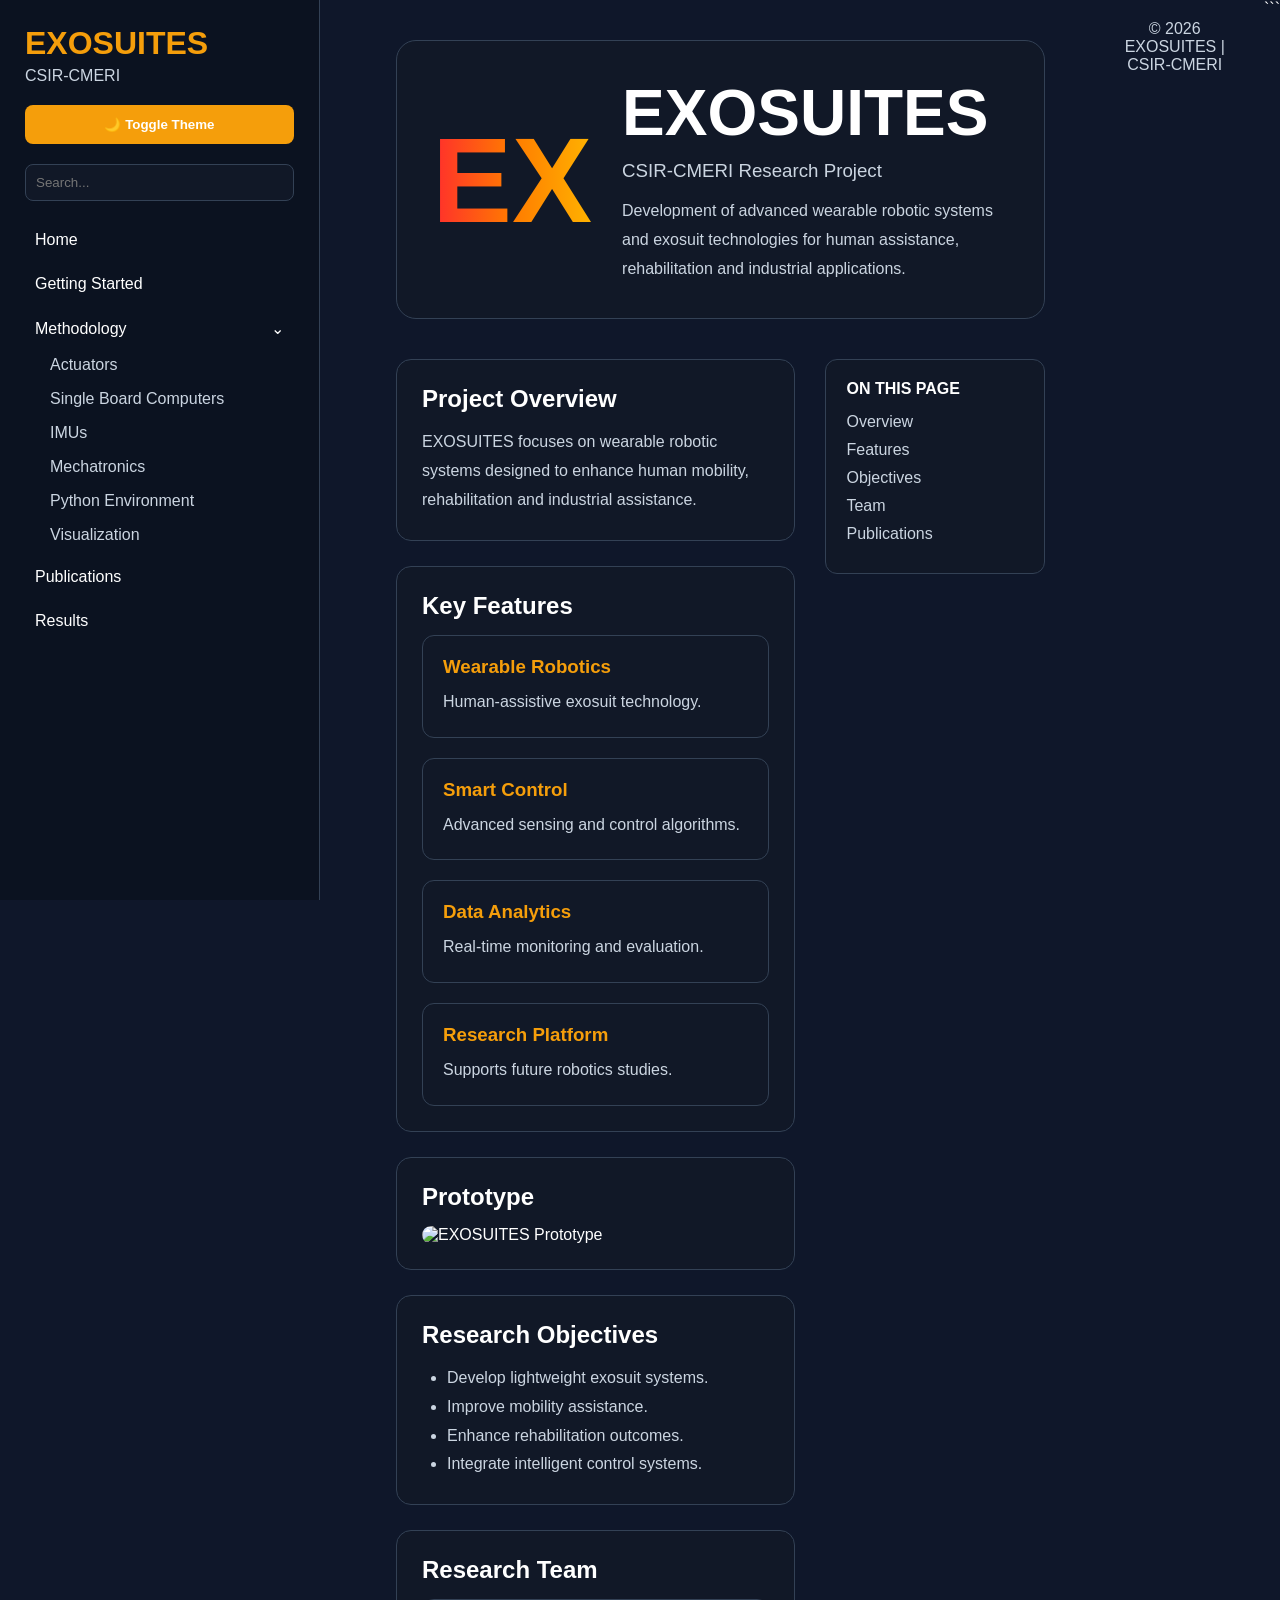
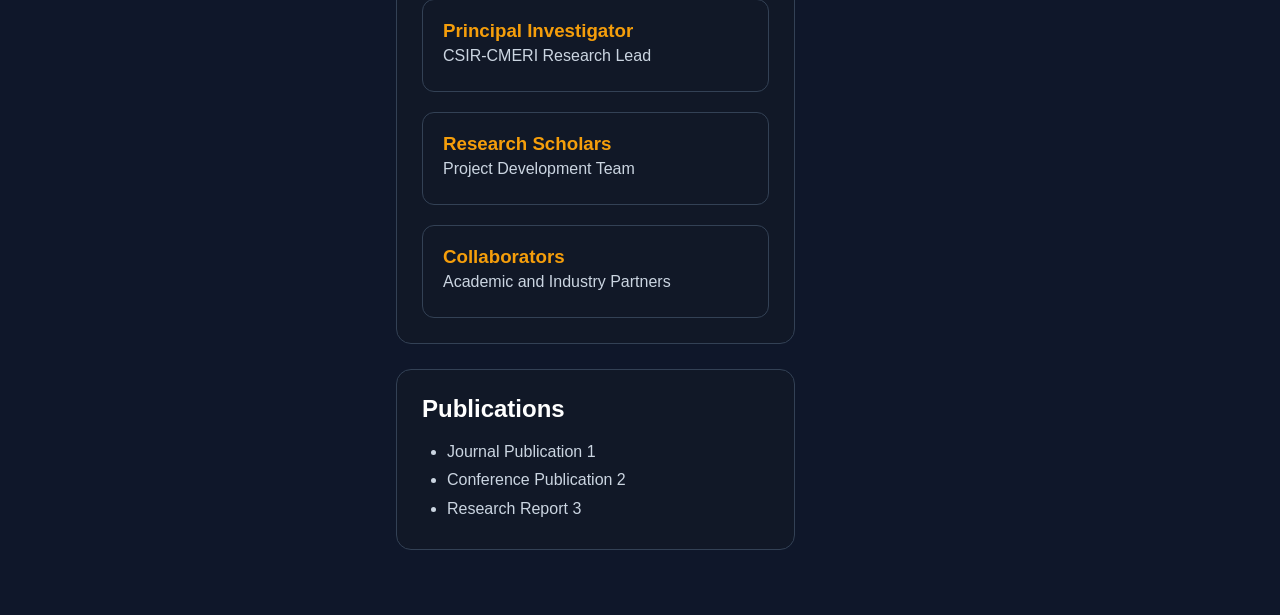
==== index.html @ 3464c160 "Initial EXOSUITES website" ====
<!DOCTYPE html>

<html lang="en">

<head>
    <meta charset="UTF-8">
    <meta name="viewport" content="width=device-width, initial-scale=1.0">
    <title>EXOSUITES | CSIR-CMERI</title>
    <link rel="stylesheet" href="style.css">
</head>

<body>

```
<!-- =========================
     SIDEBAR
========================== -->

<aside class="sidebar">

    <h2 class="logo-text">EXOSUITES</h2>
    <p class="institute">CSIR-CMERI</p>

    <button id="theme-toggle" class="theme-btn">
        🌙 Toggle Theme
    </button>

    <input
        type="text"
        placeholder="Search..."
        class="search-box">

    <nav class="docs-nav">

        <a href="index.html">Home</a>

        <a href="pages/about.html">
            Getting Started
        </a>

        <!-- Methodology Dropdown -->

        <div class="nav-group">

            <button class="dropdown-btn">
                Methodology
                <span>⌄</span>
            </button>

            <div class="dropdown-content">

                <a href="pages/actuators.html">
                    Actuators
                </a>

                <a href="pages/single_board_computers.html">
                    Single Board Computers
                </a>

                <a href="pages/imus.html">
                    IMUs
                </a>

                <a href="pages/mechatronics.html">
                    Mechatronics
                </a>

                <a href="pages/python_environment.html">
                    Python Environment
                </a>

                <a href="pages/visualization.html">
                    Visualization
                </a>

            </div>

        </div>

        <a href="pages/publications.html">
            Publications
        </a>

        <a href="pages/results.html">
            Results
        </a>

    </nav>

</aside>

<!-- =========================
     MAIN CONTENT
========================== -->

<main class="content">

    <!-- Hero Banner -->

    <section class="hero-banner">

        <div class="hero-logo">
            EX
        </div>

        <div class="hero-content">

            <h1>EXOSUITES</h1>

            <h3>CSIR-CMERI Research Project</h3>

            <p>
                Development of advanced wearable robotic systems and
                exosuit technologies for human assistance,
                rehabilitation and industrial applications.
            </p>

        </div>

    </section>

    <!-- Main Layout -->

    <div class="layout">

        <!-- Main Content -->

        <div class="main-content">

            <section id="overview">

                <h2>Project Overview</h2>

                <p>
                    EXOSUITES focuses on wearable robotic systems
                    designed to enhance human mobility,
                    rehabilitation and industrial assistance.
                </p>

            </section>

            <section id="features">

                <h2>Key Features</h2>

                <div class="feature-grid">

                    <div class="feature-card">
                        <h3>Wearable Robotics</h3>
                        <p>Human-assistive exosuit technology.</p>
                    </div>

                    <div class="feature-card">
                        <h3>Smart Control</h3>
                        <p>Advanced sensing and control algorithms.</p>
                    </div>

                    <div class="feature-card">
                        <h3>Data Analytics</h3>
                        <p>Real-time monitoring and evaluation.</p>
                    </div>

                    <div class="feature-card">
                        <h3>Research Platform</h3>
                        <p>Supports future robotics studies.</p>
                    </div>

                </div>

            </section>

            <section>

                <h2>Prototype</h2>

                <img
                    src="assets/images/Exosuites.jpg"
                    alt="EXOSUITES Prototype"
                    class="project-image">

            </section>

            <section id="objectives">

                <h2>Research Objectives</h2>

                <ul>
                    <li>Develop lightweight exosuit systems.</li>
                    <li>Improve mobility assistance.</li>
                    <li>Enhance rehabilitation outcomes.</li>
                    <li>Integrate intelligent control systems.</li>
                </ul>

            </section>

            <section id="team">

                <h2>Research Team</h2>

                <div class="team-grid">

                    <div class="team-card">
                        <h3>Principal Investigator</h3>
                        <p>CSIR-CMERI Research Lead</p>
                    </div>

                    <div class="team-card">
                        <h3>Research Scholars</h3>
                        <p>Project Development Team</p>
                    </div>

                    <div class="team-card">
                        <h3>Collaborators</h3>
                        <p>Academic and Industry Partners</p>
                    </div>

                </div>

            </section>

            <section id="publications">

                <h2>Publications</h2>

                <ul>
                    <li>Journal Publication 1</li>
                    <li>Conference Publication 2</li>
                    <li>Research Report 3</li>
                </ul>

            </section>

        </div>

        <!-- Right Sidebar -->

        <div class="toc">

            <h4>ON THIS PAGE</h4>

            <a href="#overview">Overview</a>
            <a href="#features">Features</a>
            <a href="#objectives">Objectives</a>
            <a href="#team">Team</a>
            <a href="#publications">Publications</a>

        </div>

    </div>

</main>

<footer>
    © 2026 EXOSUITES | CSIR-CMERI
</footer>

<script src="script.js"></script>
```

</body>

</html>
---- style.css ----
/* =========================
Theme Variables
========================= */

:root{
--bg-color:#0f172a;
--sidebar-color:#0b1220;
--card-color:#111827;
--text-color:#ffffff;
--secondary-text:#cbd5e1;
--accent:#f59e0b;
--border:#334155;
}

.light-theme{
--bg-color:#f8fafc;
--sidebar-color:#ffffff;
--card-color:#ffffff;
--text-color:#111827;
--secondary-text:#475569;
--accent:#ea580c;
--border:#cbd5e1;
}

/* =========================
Reset
========================= */

*{
margin:0;
padding:0;
box-sizing:border-box;
}

html{
scroll-behavior:smooth;
}

body{
display:flex;
font-family:Arial, sans-serif;
background:var(--bg-color);
color:var(--text-color);
transition:0.3s;
}

/* =========================
Sidebar
========================= */

.sidebar{
width:320px;
height:100vh;
position:fixed;
top:0;
left:0;
padding:25px;
background:var(--sidebar-color);
border-right:1px solid var(--border);
overflow-y:auto;
}

.logo-text{
color:var(--accent);
font-size:2rem;
margin-bottom:5px;
}

.institute{
color:var(--secondary-text);
margin-bottom:20px;
}

.theme-btn{
width:100%;
padding:12px;
border:none;
border-radius:8px;
cursor:pointer;
background:var(--accent);
color:white;
font-weight:bold;
margin-bottom:20px;
}

.search-box{
width:100%;
padding:10px;
border-radius:8px;
border:1px solid var(--border);
background:var(--card-color);
color:var(--text-color);
margin-bottom:20px;
}

/* =========================
Docs Navigation
========================= */

.docs-nav{
display:flex;
flex-direction:column;
gap:6px;
}

.docs-nav a{
display:block;
color:var(--text-color);
text-decoration:none;
padding:10px;
border-radius:8px;
}

.docs-nav a:hover{
background:rgba(255,255,255,0.05);
color:var(--accent);
}

.nav-group{
width:100%;
}

.dropdown-btn{
width:100%;
background:none;
border:none;
color:var(--text-color);
text-align:left;
cursor:pointer;
font-size:16px;


display:flex;
justify-content:space-between;
align-items:center;

padding:10px;


}

.dropdown-btn:hover{
color:var(--accent);
}

.dropdown-content{
display:flex;
flex-direction:column;
margin-left:15px;
}

.dropdown-content a{
color:var(--secondary-text);
padding:8px 10px;
}

.dropdown-content a:hover{
color:var(--accent);
}

.active{
color:var(--accent) !important;
font-weight:600;
}

/* =========================
Main Content
========================= */

.content{
margin-left:340px;
width:100%;
padding:40px;
}

/* =========================
Hero Banner
========================= */

.hero-banner{
display:flex;
align-items:center;
gap:30px;


background:var(--card-color);
border:1px solid var(--border);

border-radius:20px;
padding:35px;
margin-bottom:40px;


}

.hero-logo{
font-size:120px;
font-weight:900;


background:linear-gradient(
    90deg,
    #ff2d2d,
    #ff7b00,
    #ffb300
);

-webkit-background-clip:text;
-webkit-text-fill-color:transparent;


}

.hero-content h1{
font-size:4rem;
margin-bottom:10px;
}

.hero-content h3{
color:var(--secondary-text);
margin-bottom:15px;
font-weight:400;
}

.hero-content p{
color:var(--secondary-text);
line-height:1.8;
}

/* =========================
Layout
========================= */

.layout{
display:flex;
gap:30px;
}

.main-content{
flex:1;
}

/* =========================
Sections
========================= */

section{
background:var(--card-color);
border:1px solid var(--border);
border-radius:15px;
padding:25px;
margin-bottom:25px;
}

section h1,
section h2{
margin-bottom:15px;
}

section p,
section li{
color:var(--secondary-text);
line-height:1.8;
}

ul,
ol{
padding-left:25px;
}

/* =========================
Feature Cards
========================= */

.feature-grid{
display:grid;
grid-template-columns:repeat(auto-fit,minmax(220px,1fr));
gap:20px;
}

.feature-card{
border:1px solid var(--border);
border-radius:12px;
padding:20px;
}

.feature-card h3{
color:var(--accent);
margin-bottom:10px;
}

/* =========================
Team Cards
========================= */

.team-grid{
display:grid;
grid-template-columns:repeat(auto-fit,minmax(220px,1fr));
gap:20px;
}

.team-card{
border:1px solid var(--border);
border-radius:12px;
padding:20px;
}

.team-card h3{
color:var(--accent);
}

/* =========================
TOC
========================= */

.toc{
width:220px;
position:sticky;
top:20px;
height:fit-content;


background:var(--card-color);
border:1px solid var(--border);

padding:20px;
border-radius:12px;


}

.toc h4{
margin-bottom:15px;
}

.toc a{
display:block;
color:var(--secondary-text);
text-decoration:none;
margin-bottom:10px;
}

.toc a:hover{
color:var(--accent);
}

/* =========================
Images
========================= */

.project-image{
width:100%;
border-radius:12px;
}

/* =========================
Code Blocks
========================= */

pre{
background:#0b1220;
padding:15px;
border-radius:10px;
overflow-x:auto;
color:white;
margin:15px 0;
}

/* =========================
Warning Boxes
========================= */

.warning-box{
background:#4c1d1d;
border-left:5px solid #ef4444;
padding:15px;
border-radius:8px;
margin-top:15px;
}

.caution-box{
background:#78350f;
border-left:5px solid #f59e0b;
padding:15px;
border-radius:8px;
margin-top:15px;
}

/* =========================
Tables
========================= */

table{
width:100%;
border-collapse:collapse;
margin-top:15px;
}

table th,
table td{
border:1px solid var(--border);
padding:12px;
}

table th{
background:#0b1220;
}

/* =========================
Footer
========================= */

footer{
text-align:center;
padding:20px;
color:var(--secondary-text);
}

/* =========================
Mobile
========================= */

@media(max-width:992px){


body{
    flex-direction:column;
}

.sidebar{
    position:relative;
    width:100%;
    height:auto;
}

.content{
    margin-left:0;
}

.layout{
    flex-direction:column;
}

.toc{
    width:100%;
}

.hero-banner{
    flex-direction:column;
    text-align:center;
}

.hero-logo{
    font-size:90px;
}

.hero-content h1{
    font-size:2.5rem;
}


}
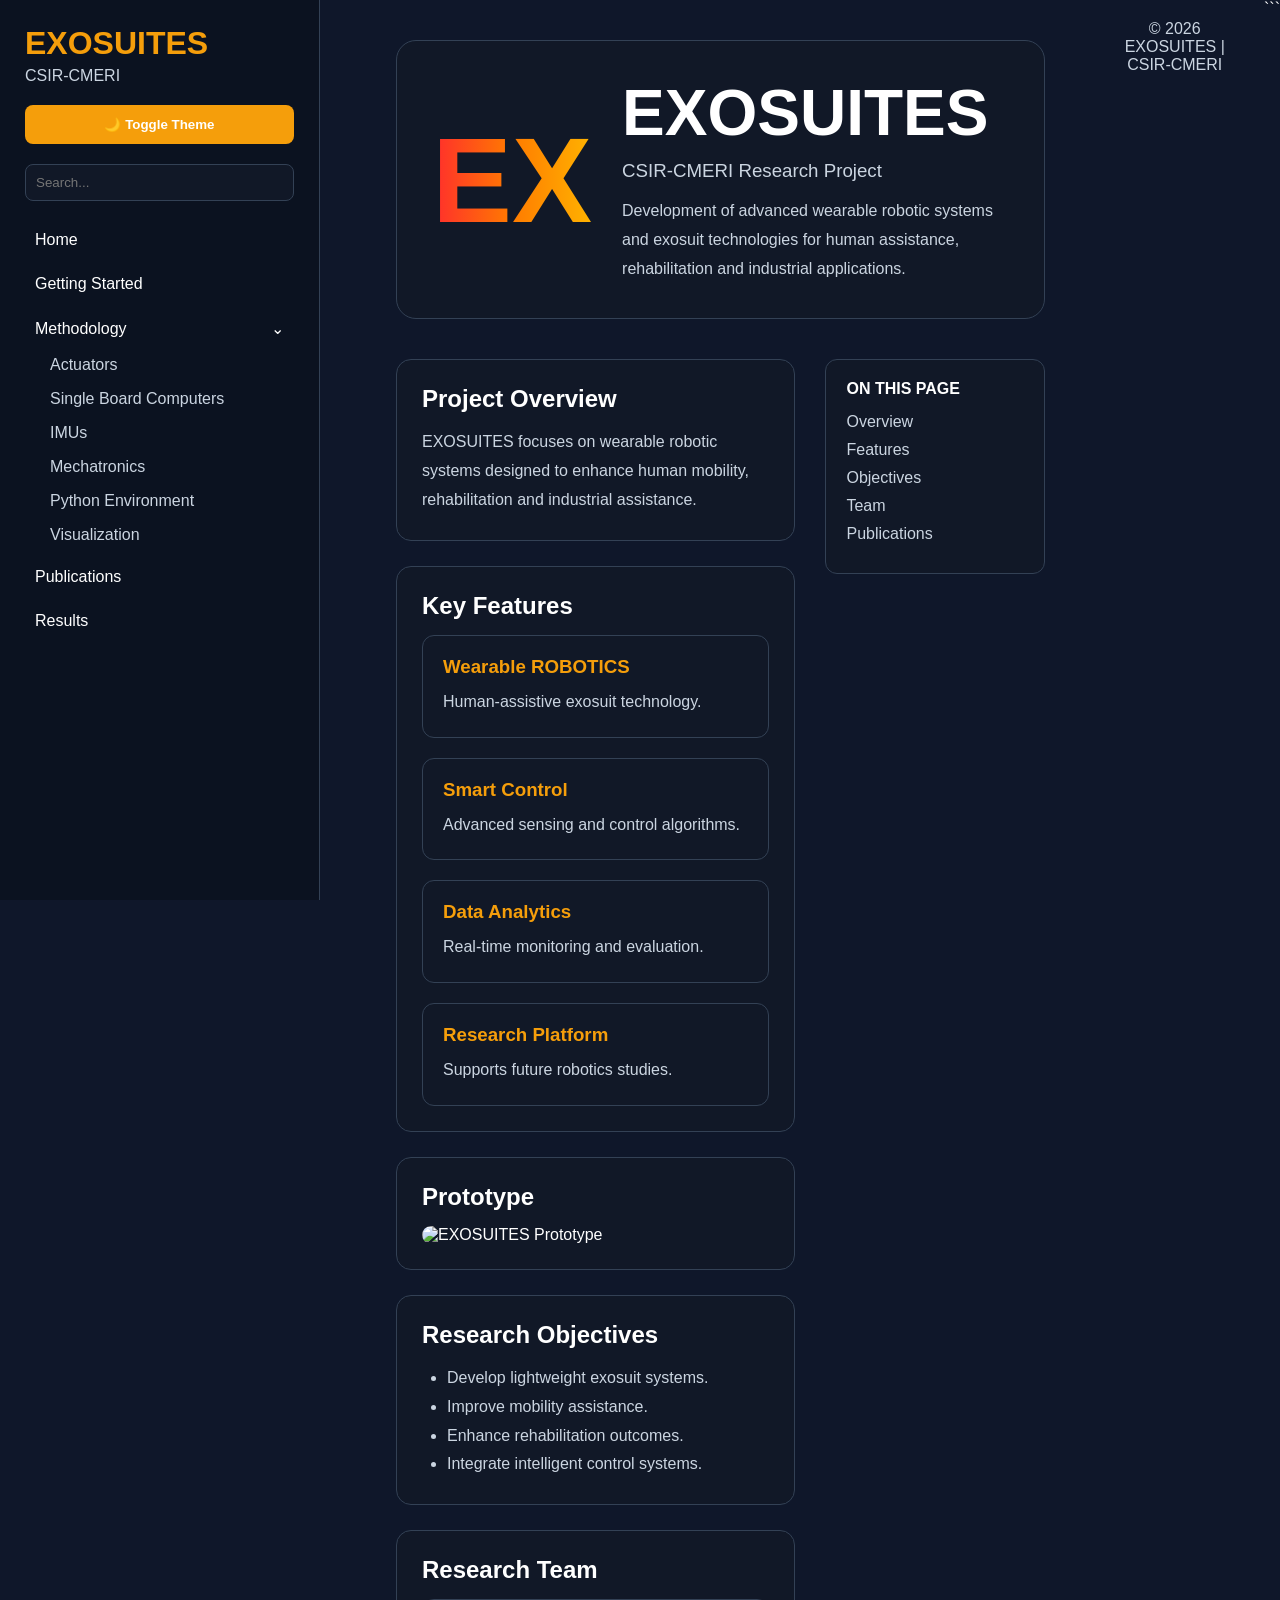
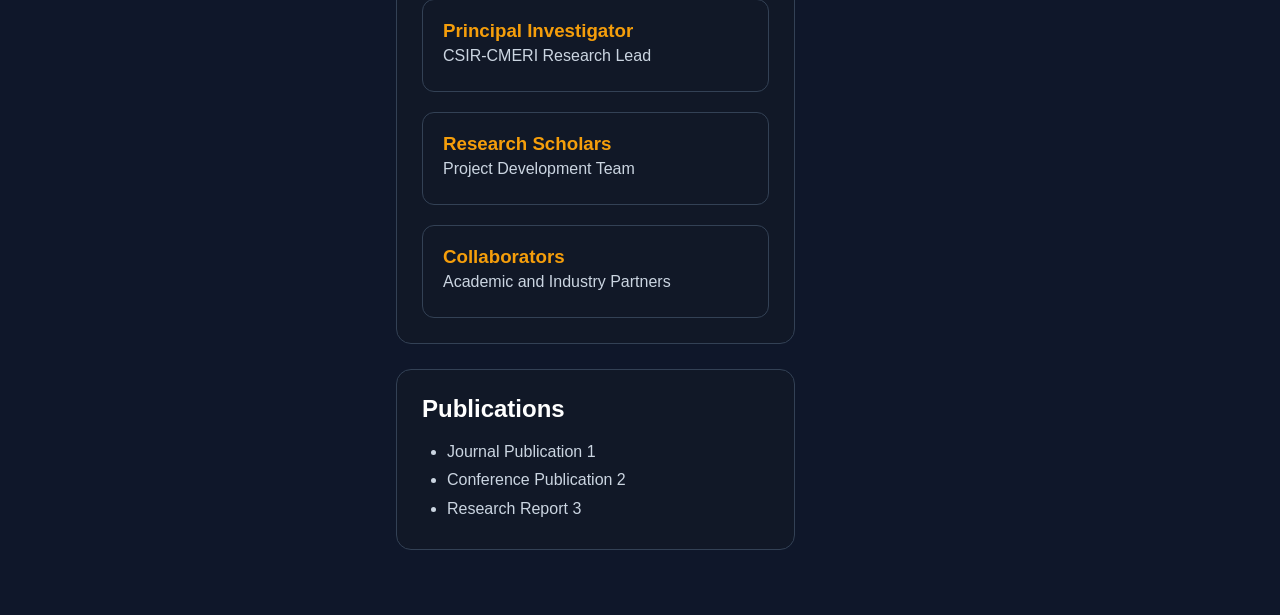
==== commit fe9c683e: "Upload EXOSUITES website" ====
--- a/index.html
+++ b/index.html
@@ -146,7 +146,7 @@
                 <div class="feature-grid">
 
                     <div class="feature-card">
-                        <h3>Wearable Robotics</h3>
+                        <h3>Wearable ROBOTICS</h3>
                         <p>Human-assistive exosuit technology.</p>
                     </div>
 
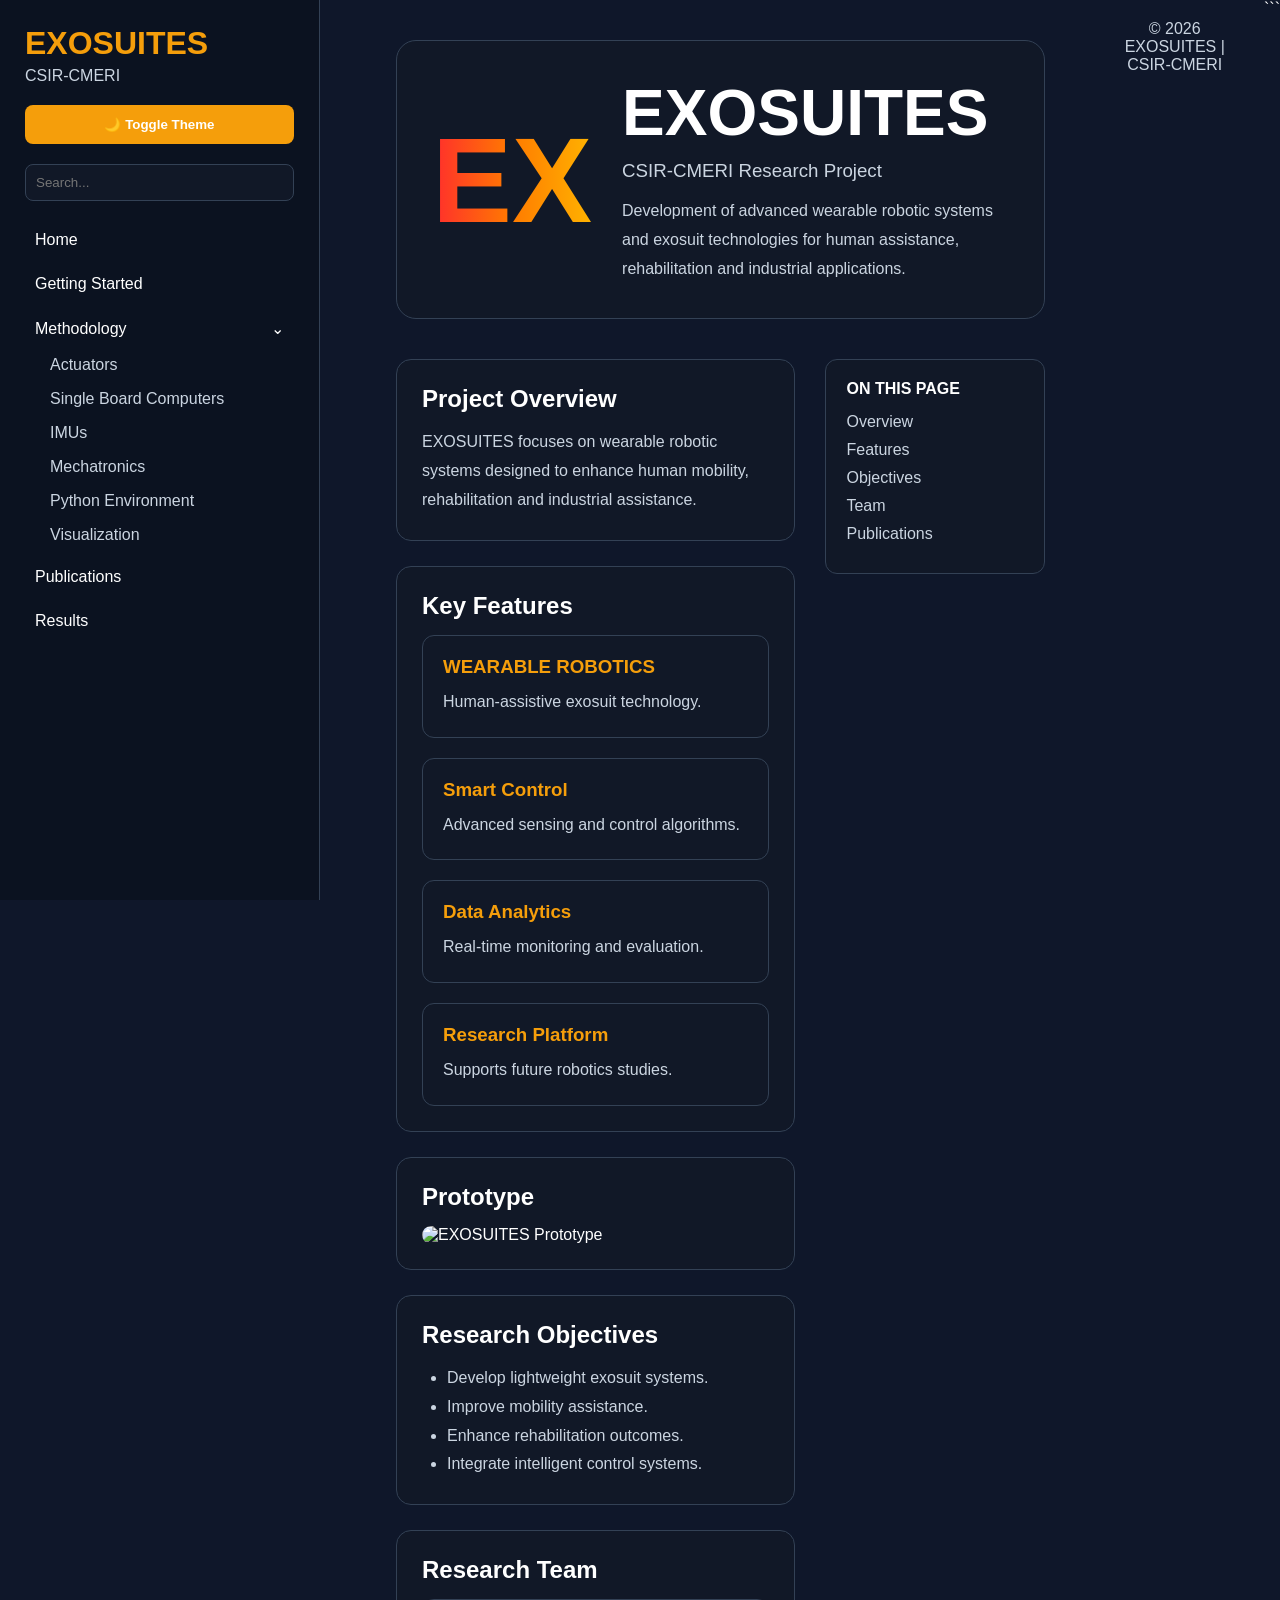
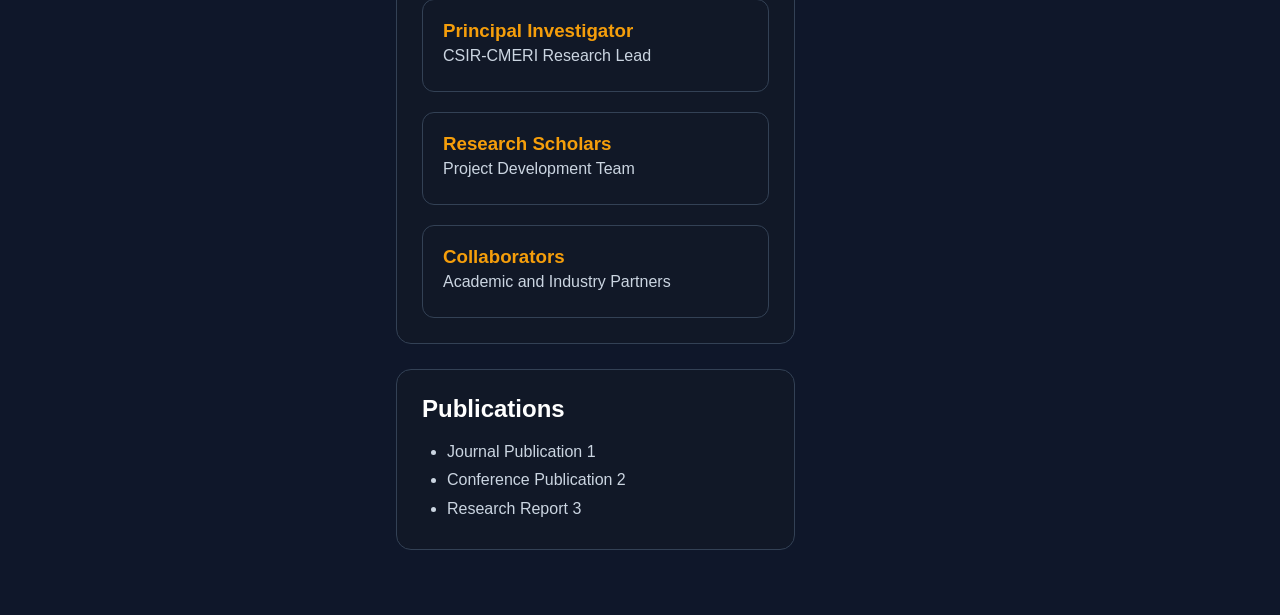
==== commit 59da8188: "Updated homepage" ====
--- a/index.html
+++ b/index.html
@@ -146,7 +146,7 @@
                 <div class="feature-grid">
 
                     <div class="feature-card">
-                        <h3>Wearable ROBOTICS</h3>
+                        <h3>WEARABLE ROBOTICS</h3>
                         <p>Human-assistive exosuit technology.</p>
                     </div>
 
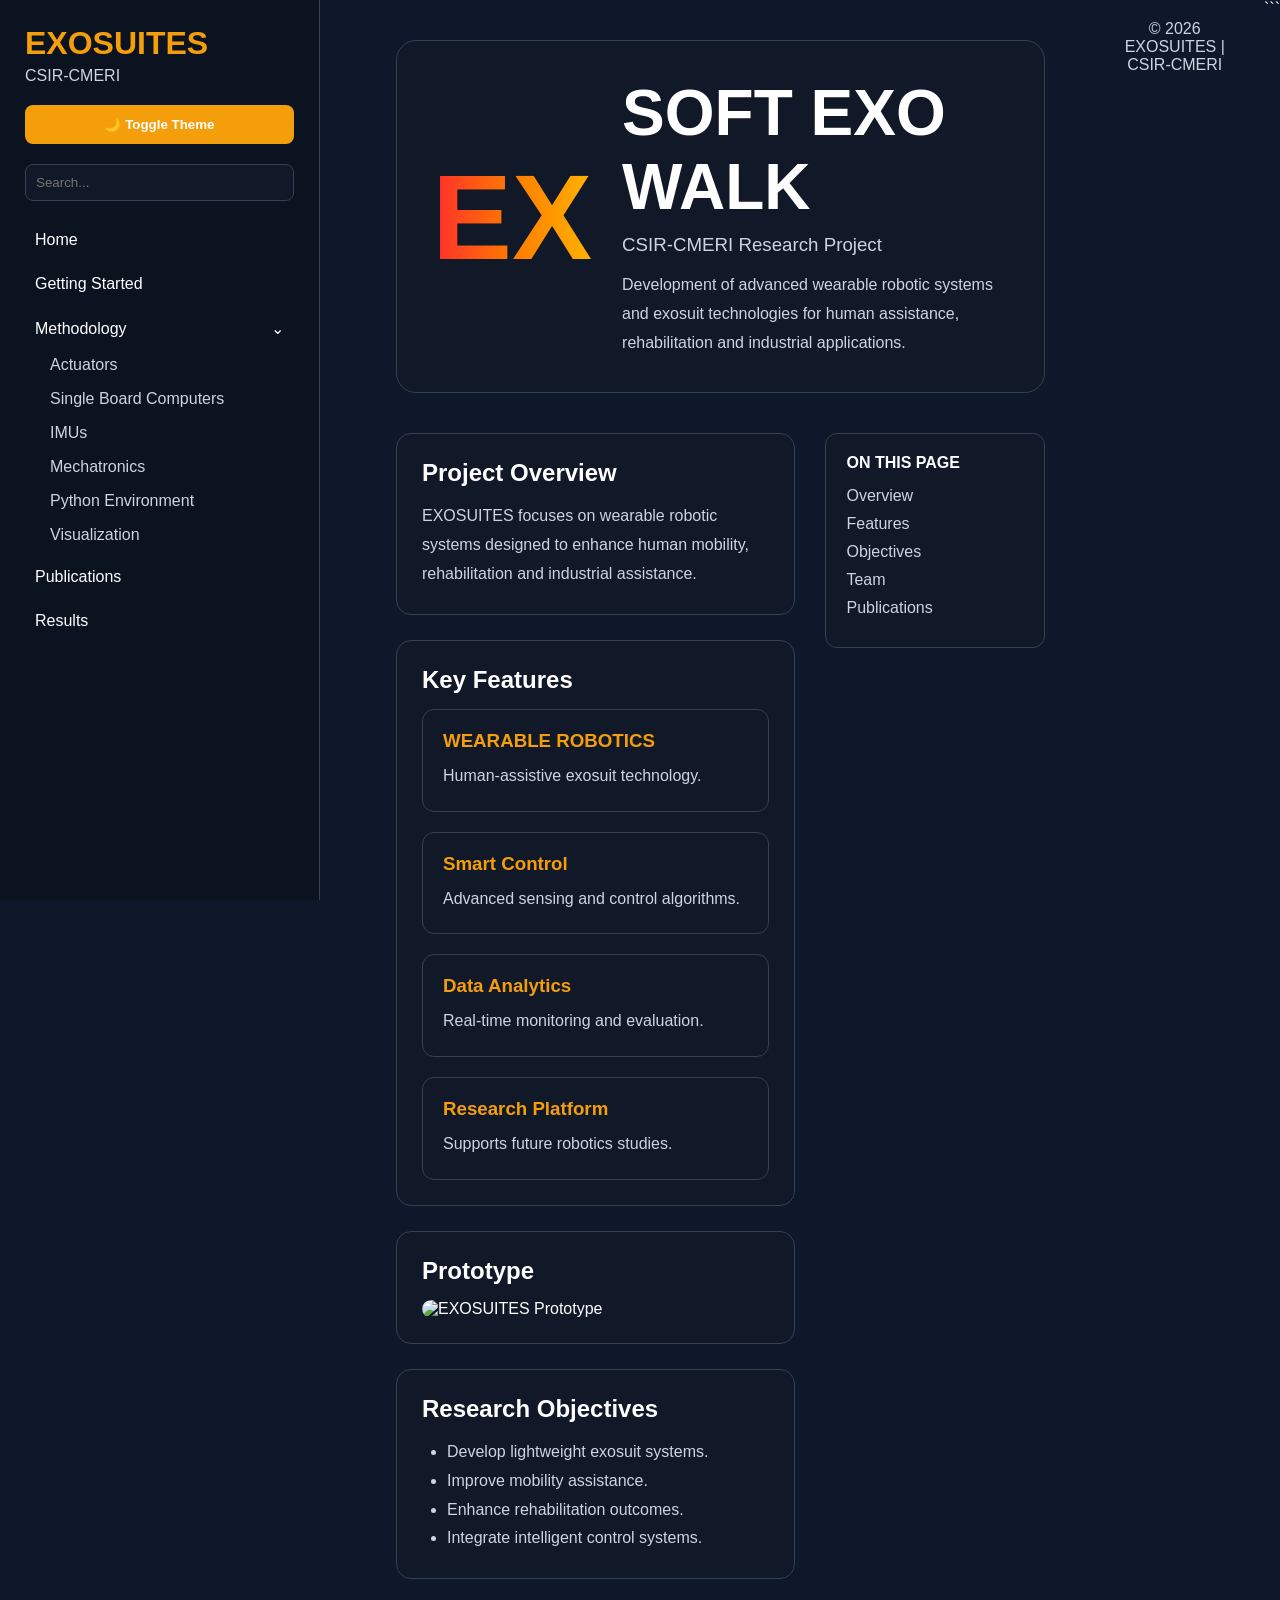
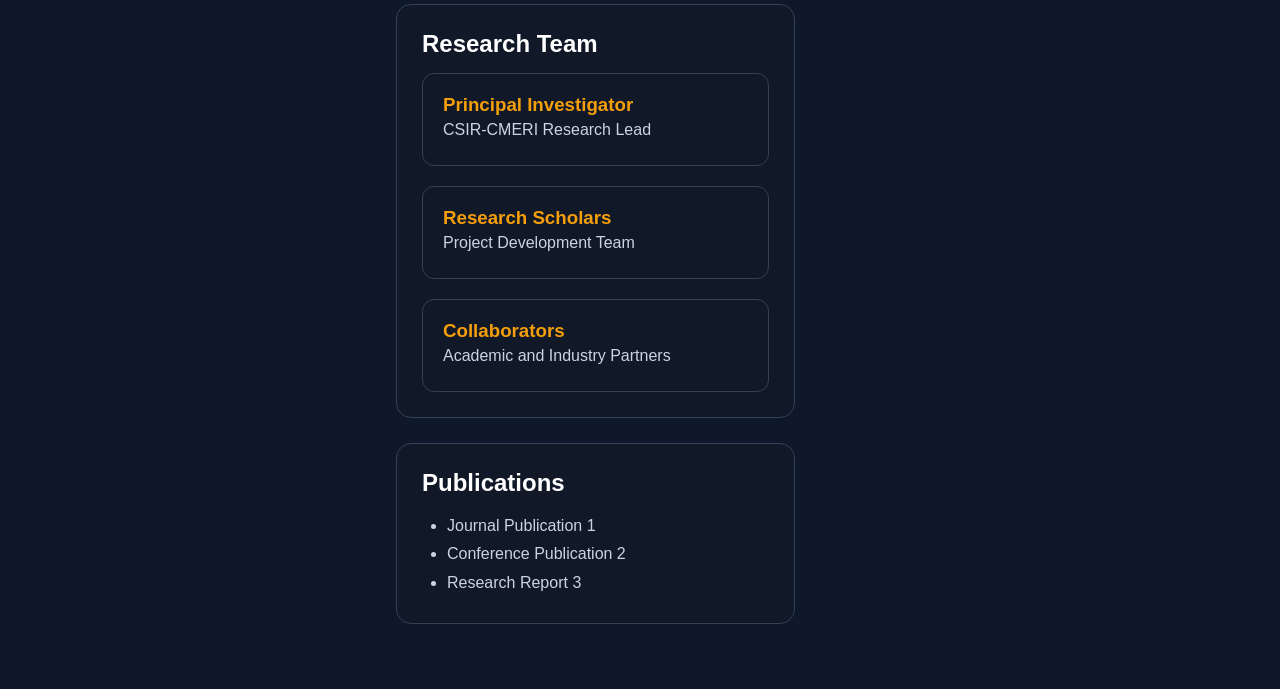
==== commit d2451601: "changed the title" ====
--- a/index.html
+++ b/index.html
@@ -105,7 +105,7 @@
 
         <div class="hero-content">
 
-            <h1>EXOSUITES</h1>
+            <h1>SOFT EXO WALK</h1>
 
             <h3>CSIR-CMERI Research Project</h3>
 
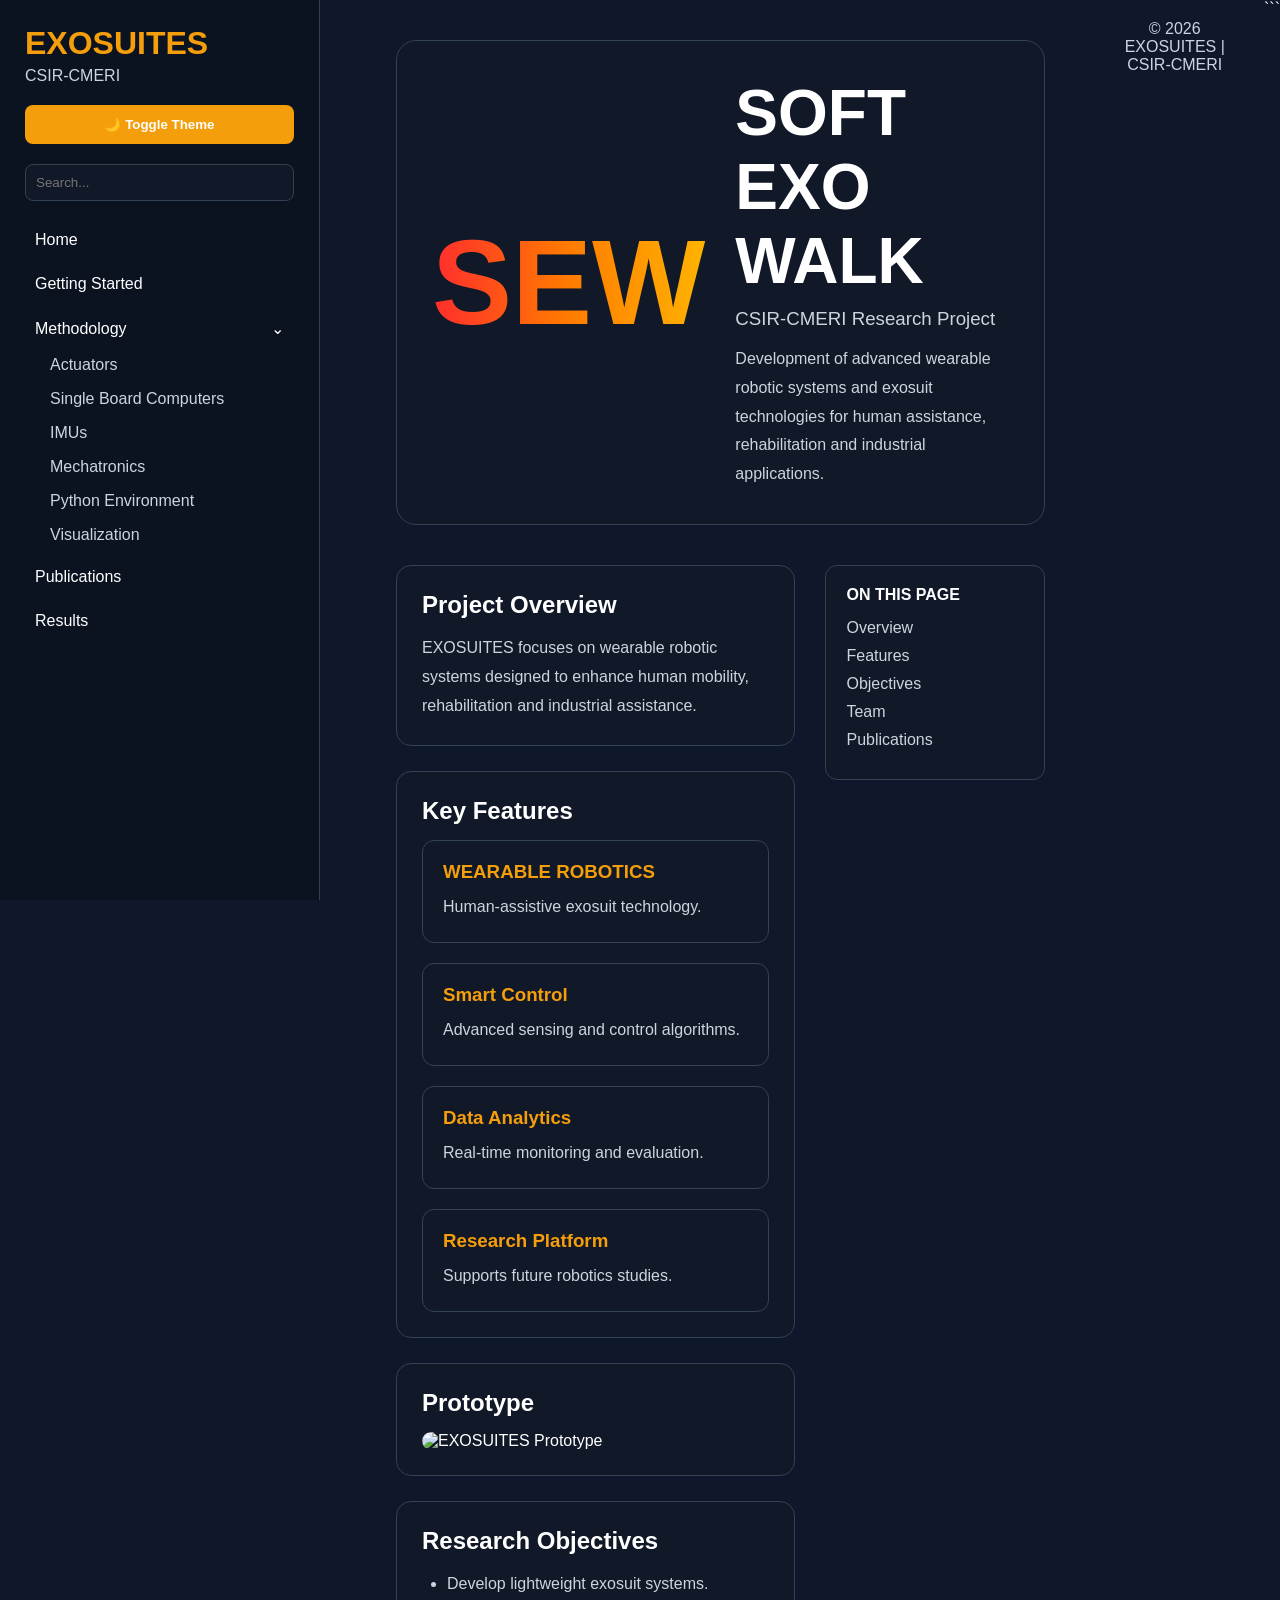
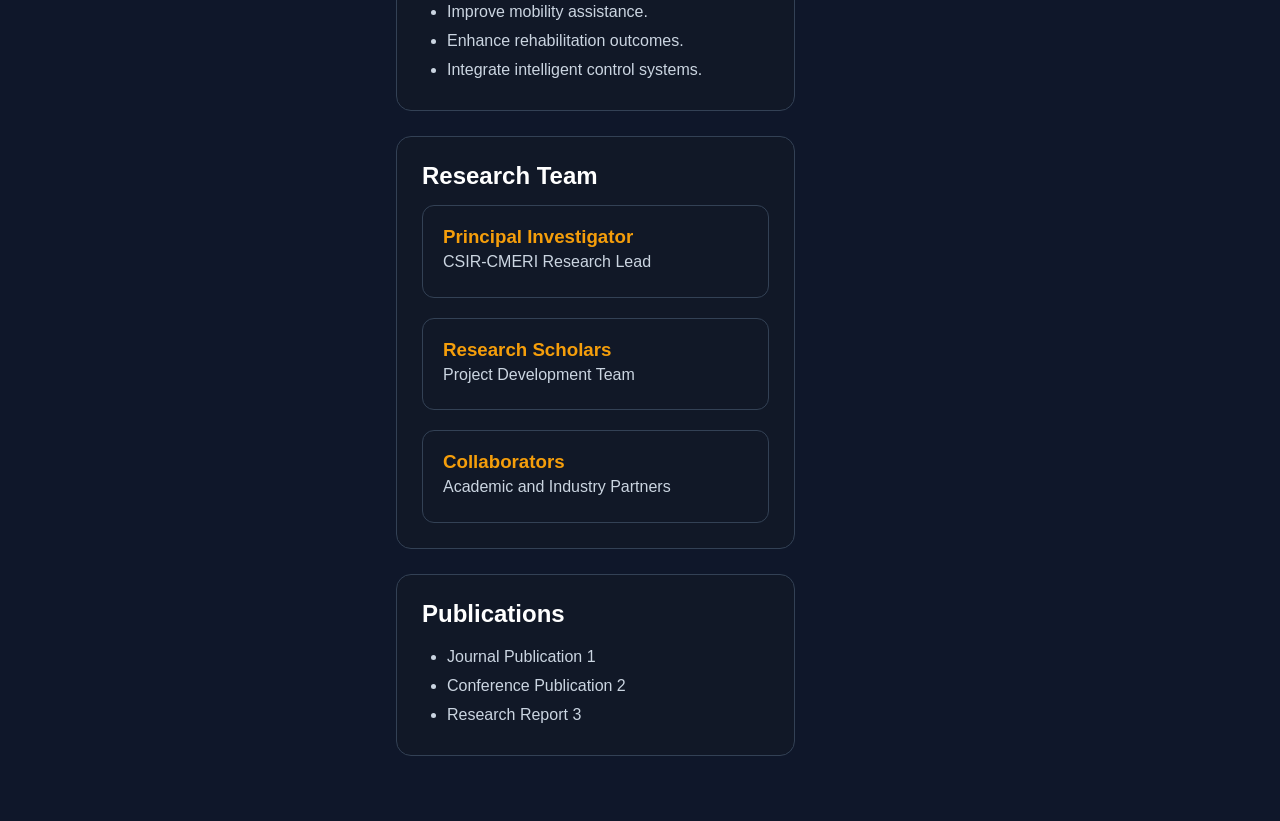
==== commit 5708ee3f: "logo change" ====
--- a/index.html
+++ b/index.html
@@ -100,7 +100,7 @@
     <section class="hero-banner">
 
         <div class="hero-logo">
-            EX
+            SEW
         </div>
 
         <div class="hero-content">
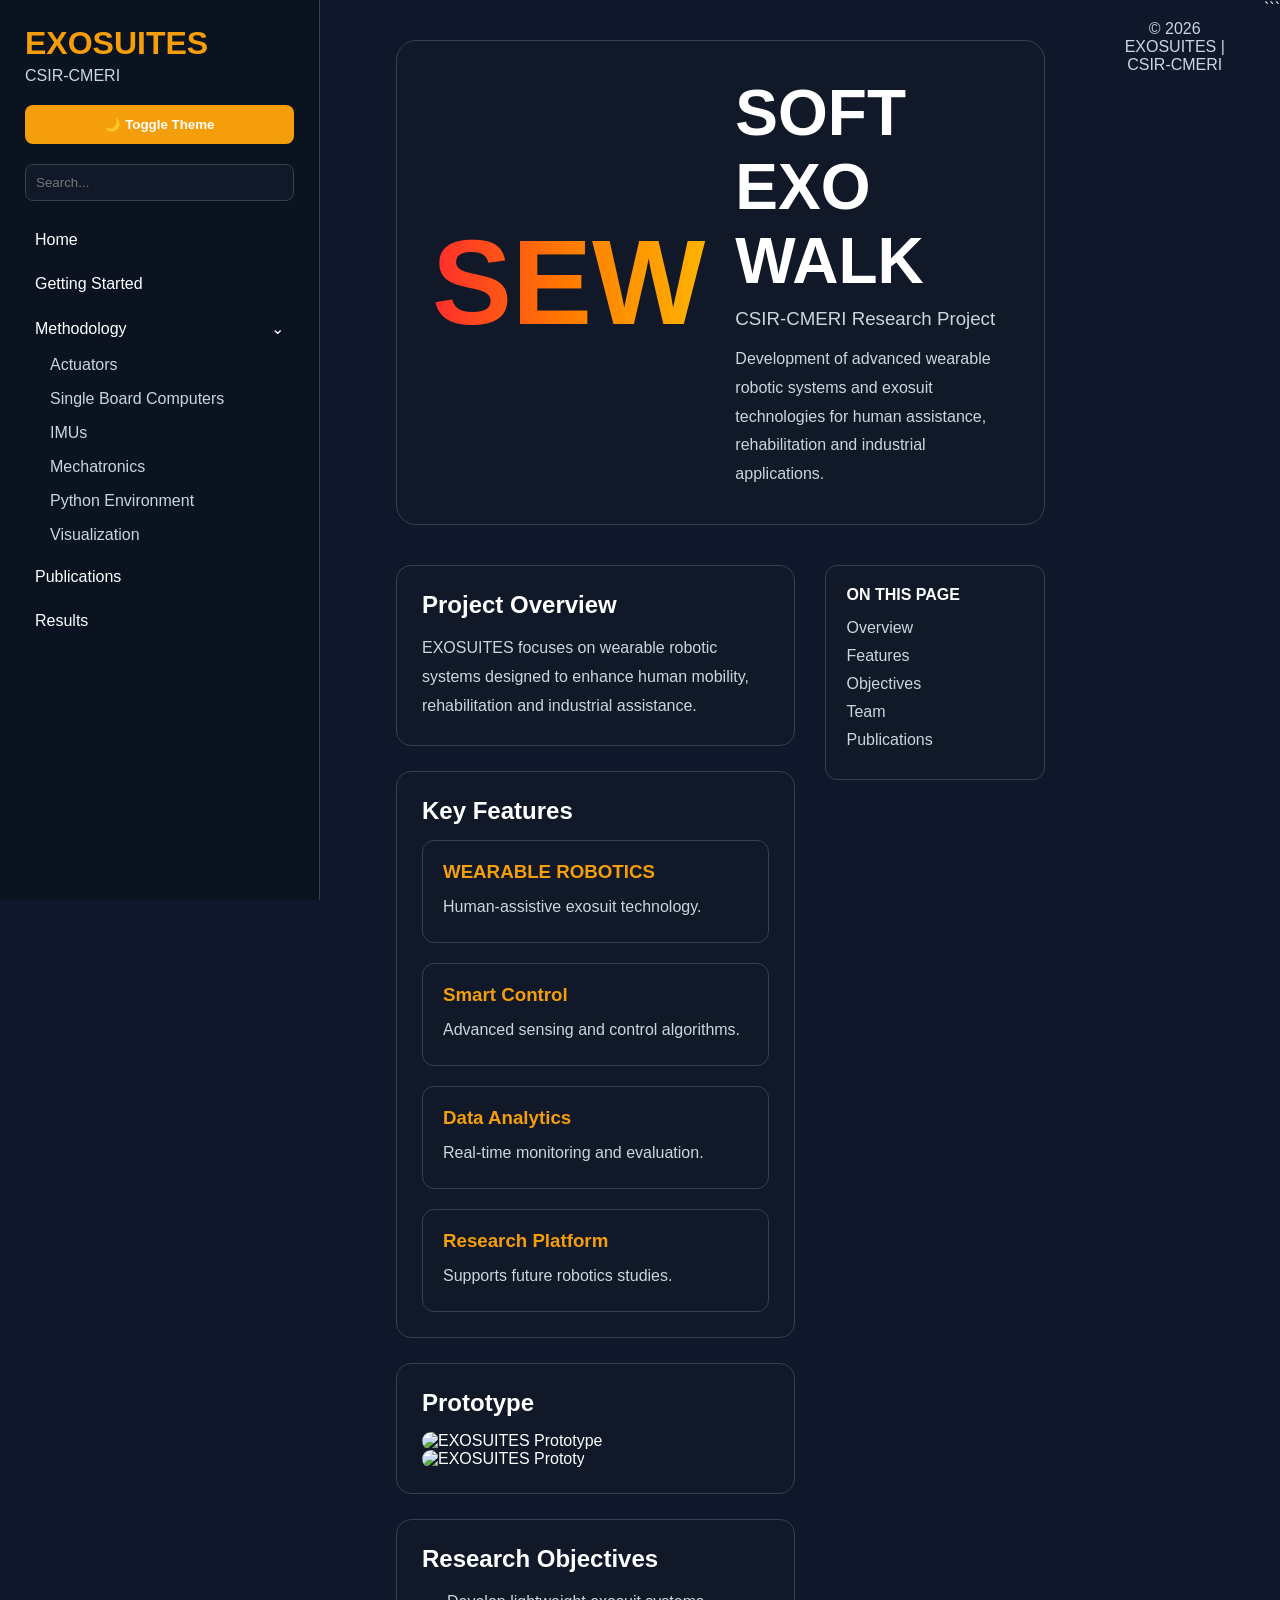
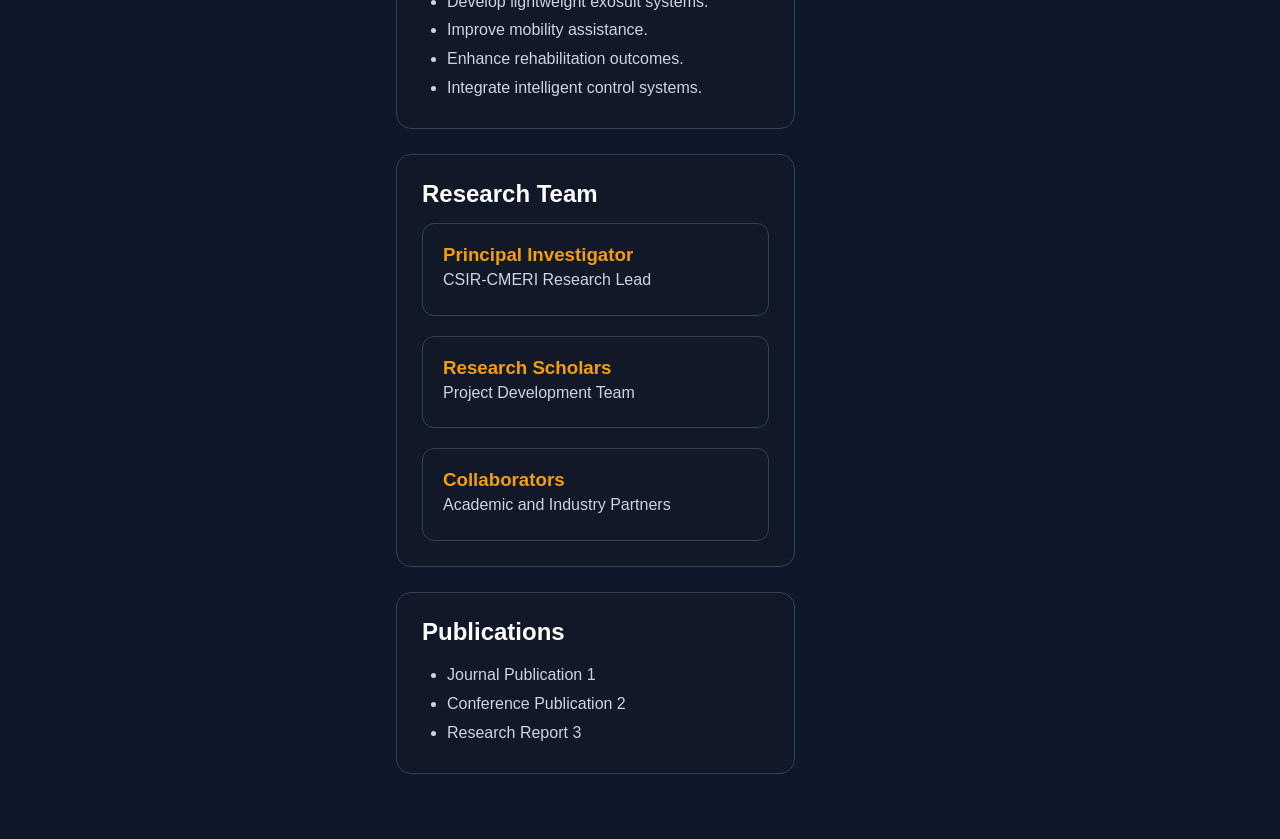
==== commit b10f4b36: "exowalk" ====
--- a/index.html
+++ b/index.html
@@ -177,6 +177,10 @@
                     src="assets/images/Exosuites.jpg"
                     alt="EXOSUITES Prototype"
                     class="project-image">
+                <img
+                    src="assets/images/leg.jpg"
+                    alt="EXOSUITES Prototy"
+                    class="project-image">
 
             </section>
 
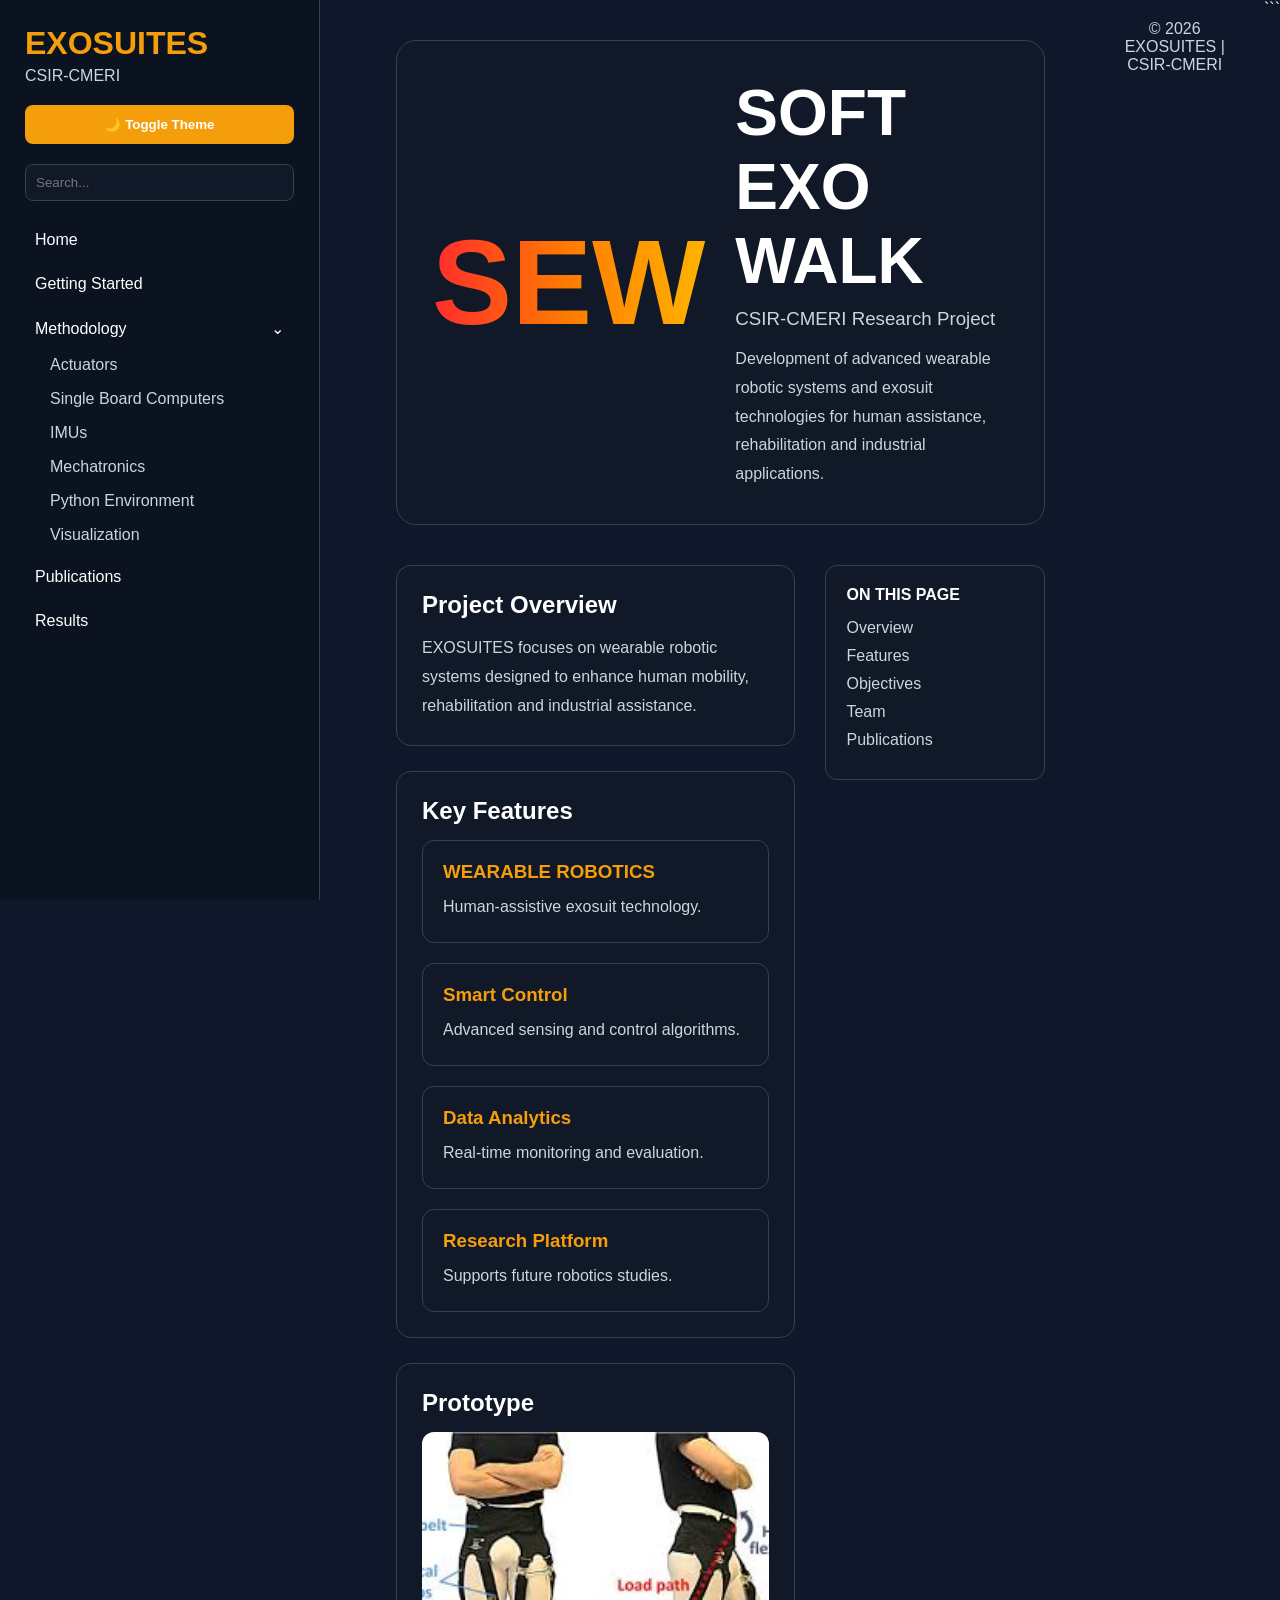
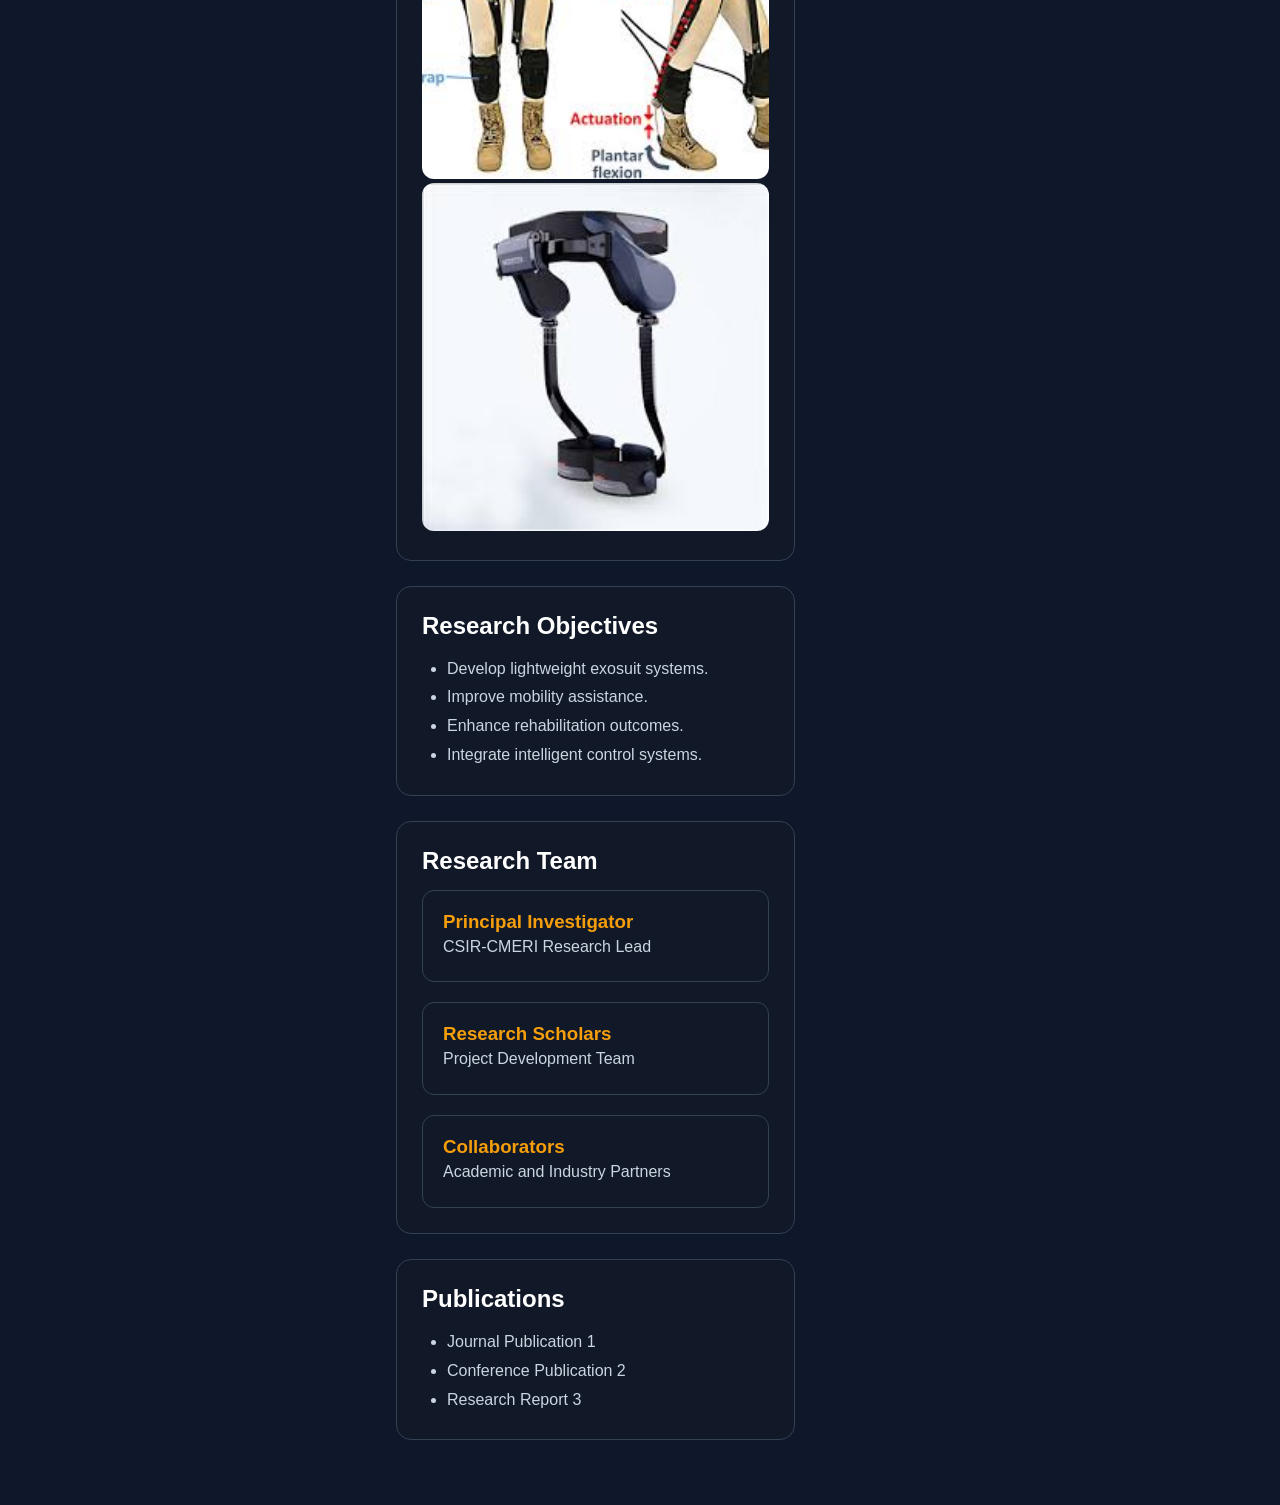
==== commit e276ba06: "Fixed image paths" ====
--- a/index.html
+++ b/index.html
@@ -174,11 +174,11 @@
                 <h2>Prototype</h2>
 
                 <img
-                    src="assets/images/Exosuites.jpg"
+                    src="assets/images/Exosuites.jpeg"
                     alt="EXOSUITES Prototype"
                     class="project-image">
                 <img
-                    src="assets/images/leg.jpg"
+                    src="assets/images/leg.jpeg"
                     alt="EXOSUITES Prototy"
                     class="project-image">
 
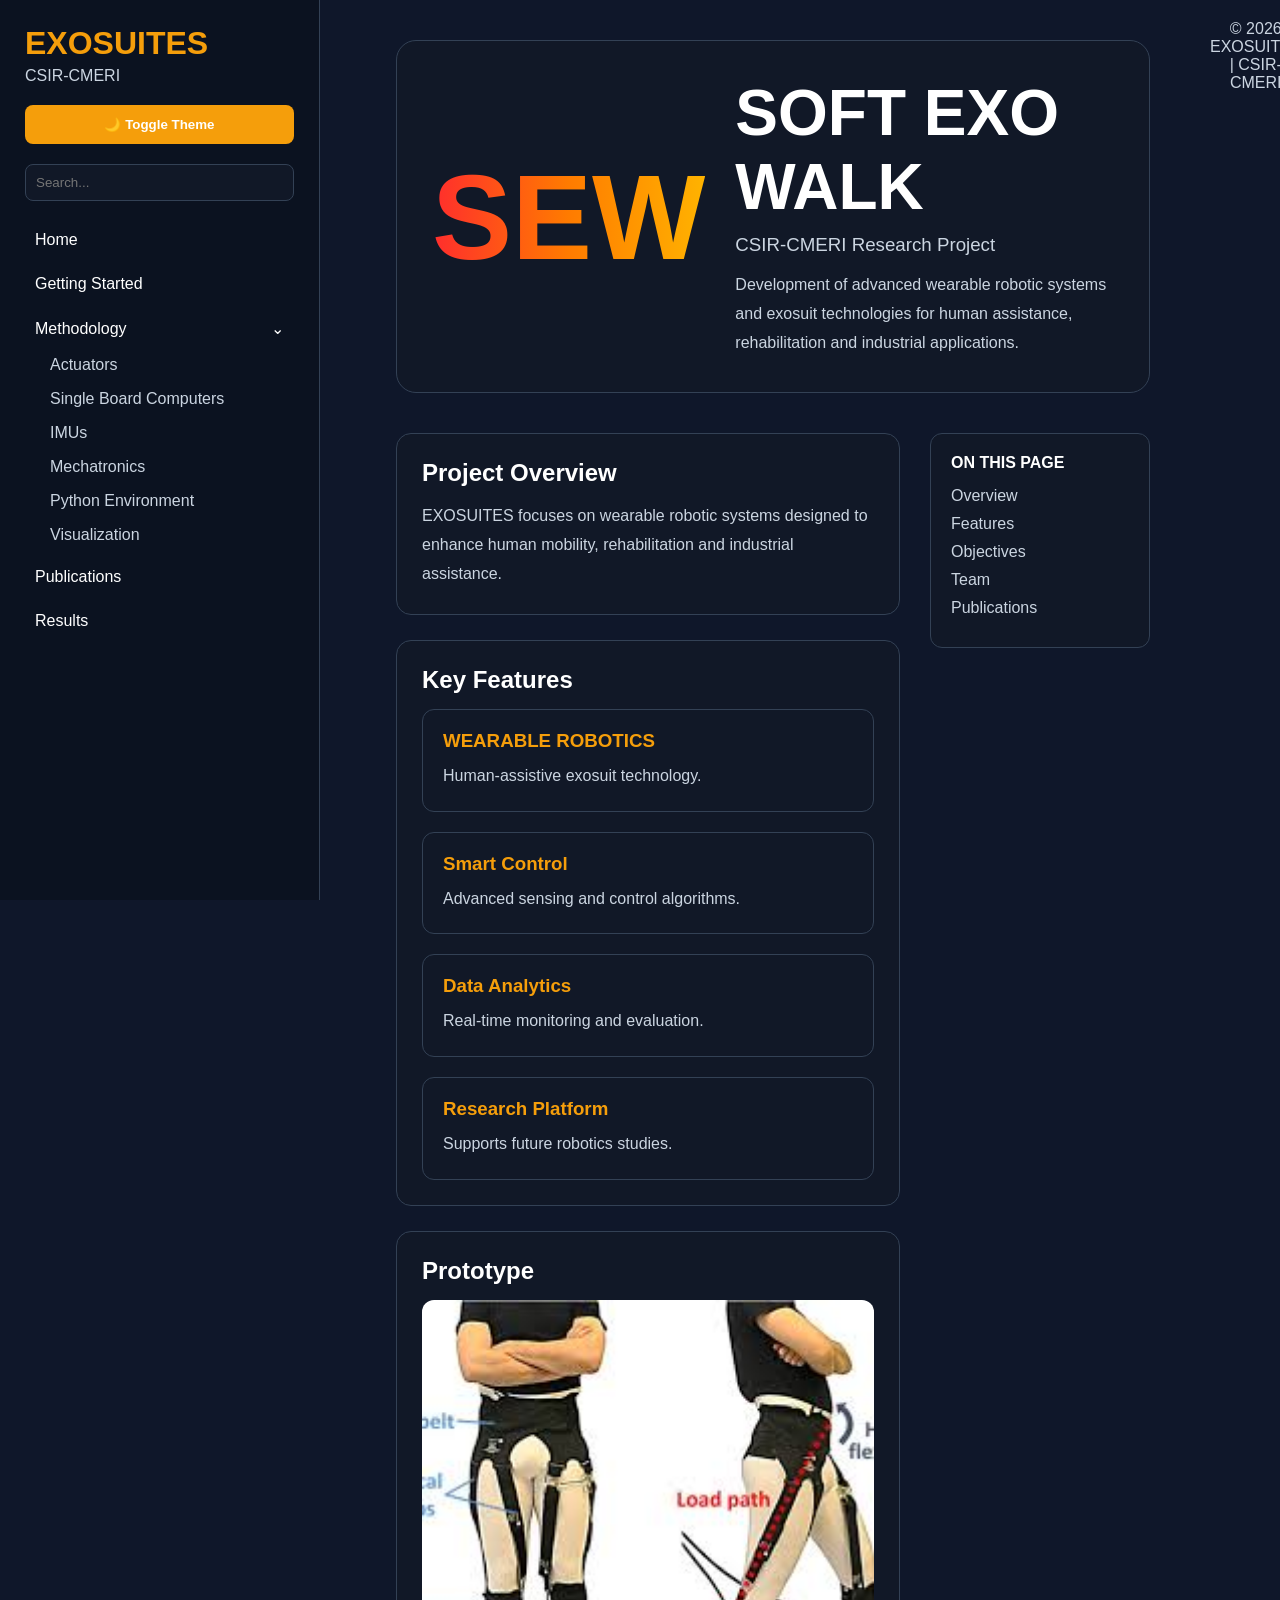
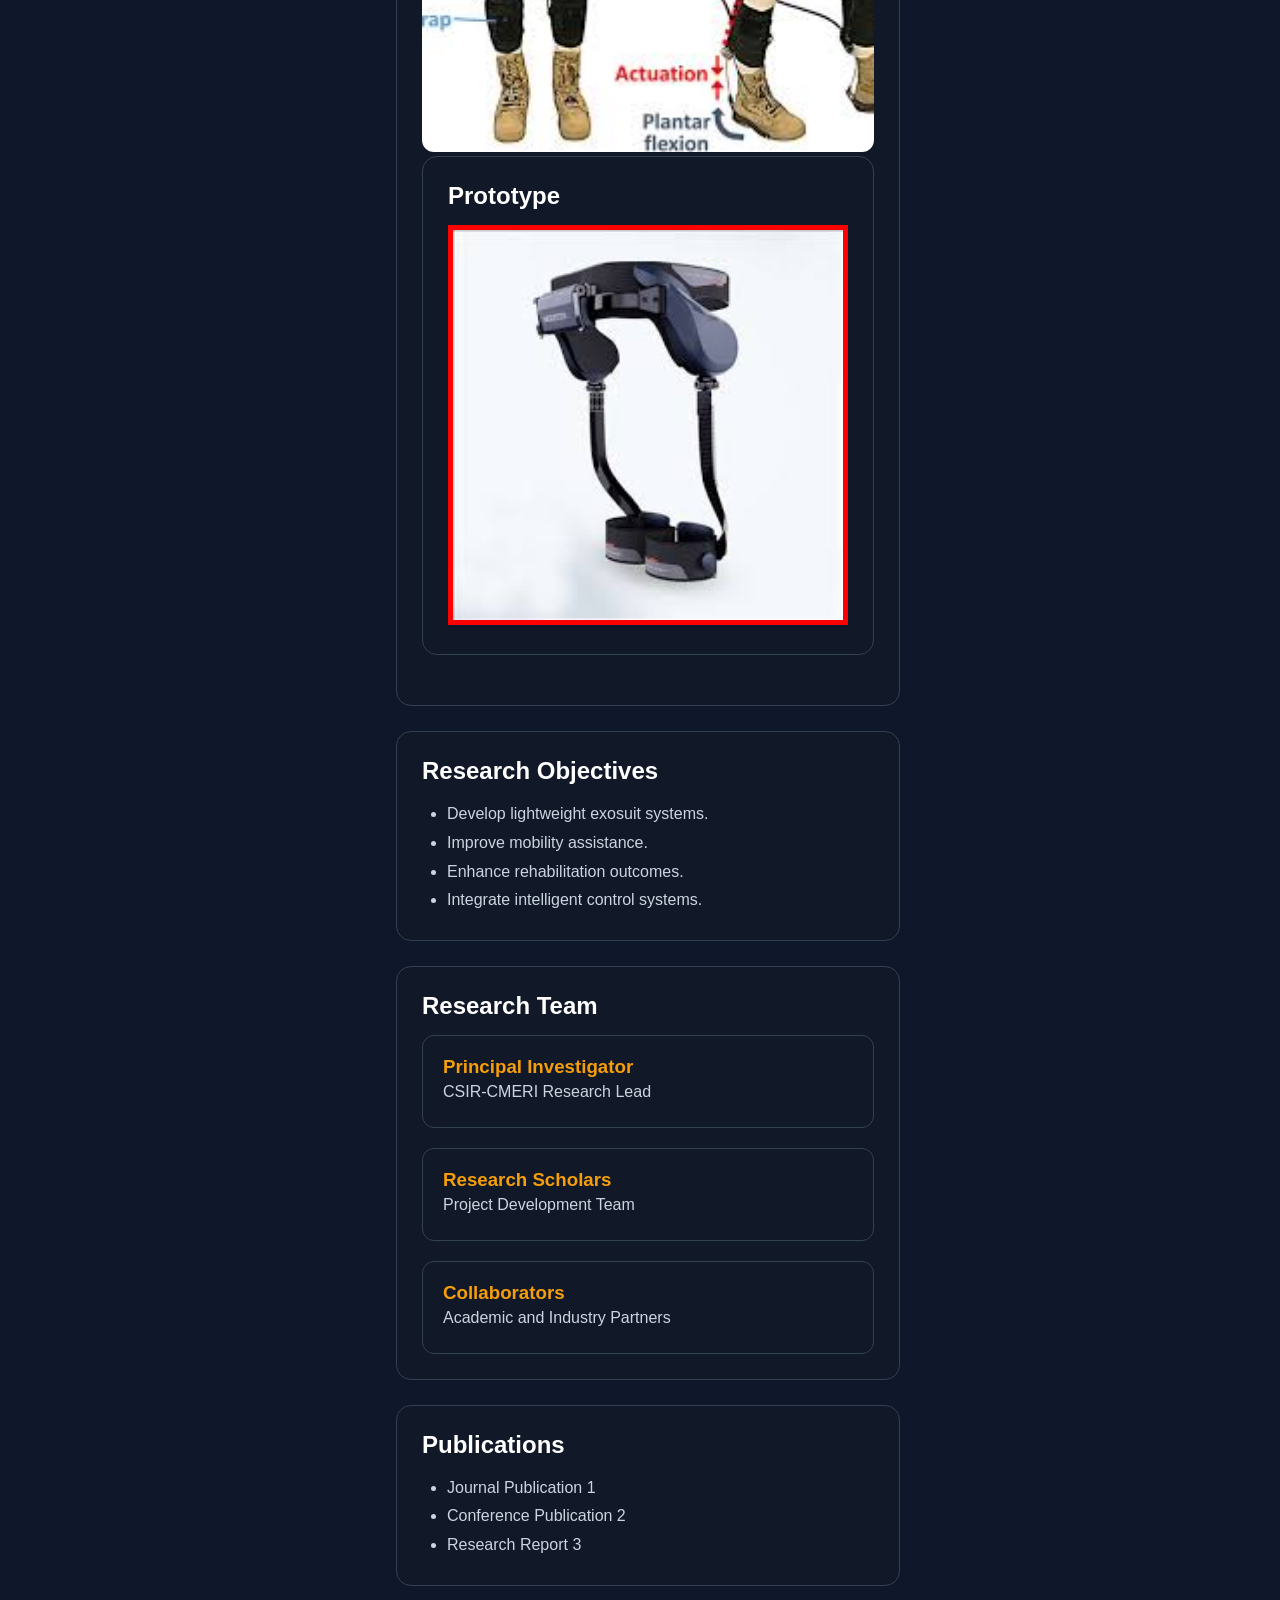
==== commit 17b69127: "fixed images" ====
--- a/index.html
+++ b/index.html
@@ -177,10 +177,13 @@
                     src="assets/images/Exosuites.jpeg"
                     alt="EXOSUITES Prototype"
                     class="project-image">
-                <img
-                    src="assets/images/leg.jpeg"
-                    alt="EXOSUITES Prototy"
-                    class="project-image">
+                <section>
+    <h2>Prototype</h2>
+
+                <img src="assets/images/leg.jpeg"
+                     alt="Leg Prototype"
+                    style="width:400px; border:5px solid red;">
+            </section>
 
             </section>
 
